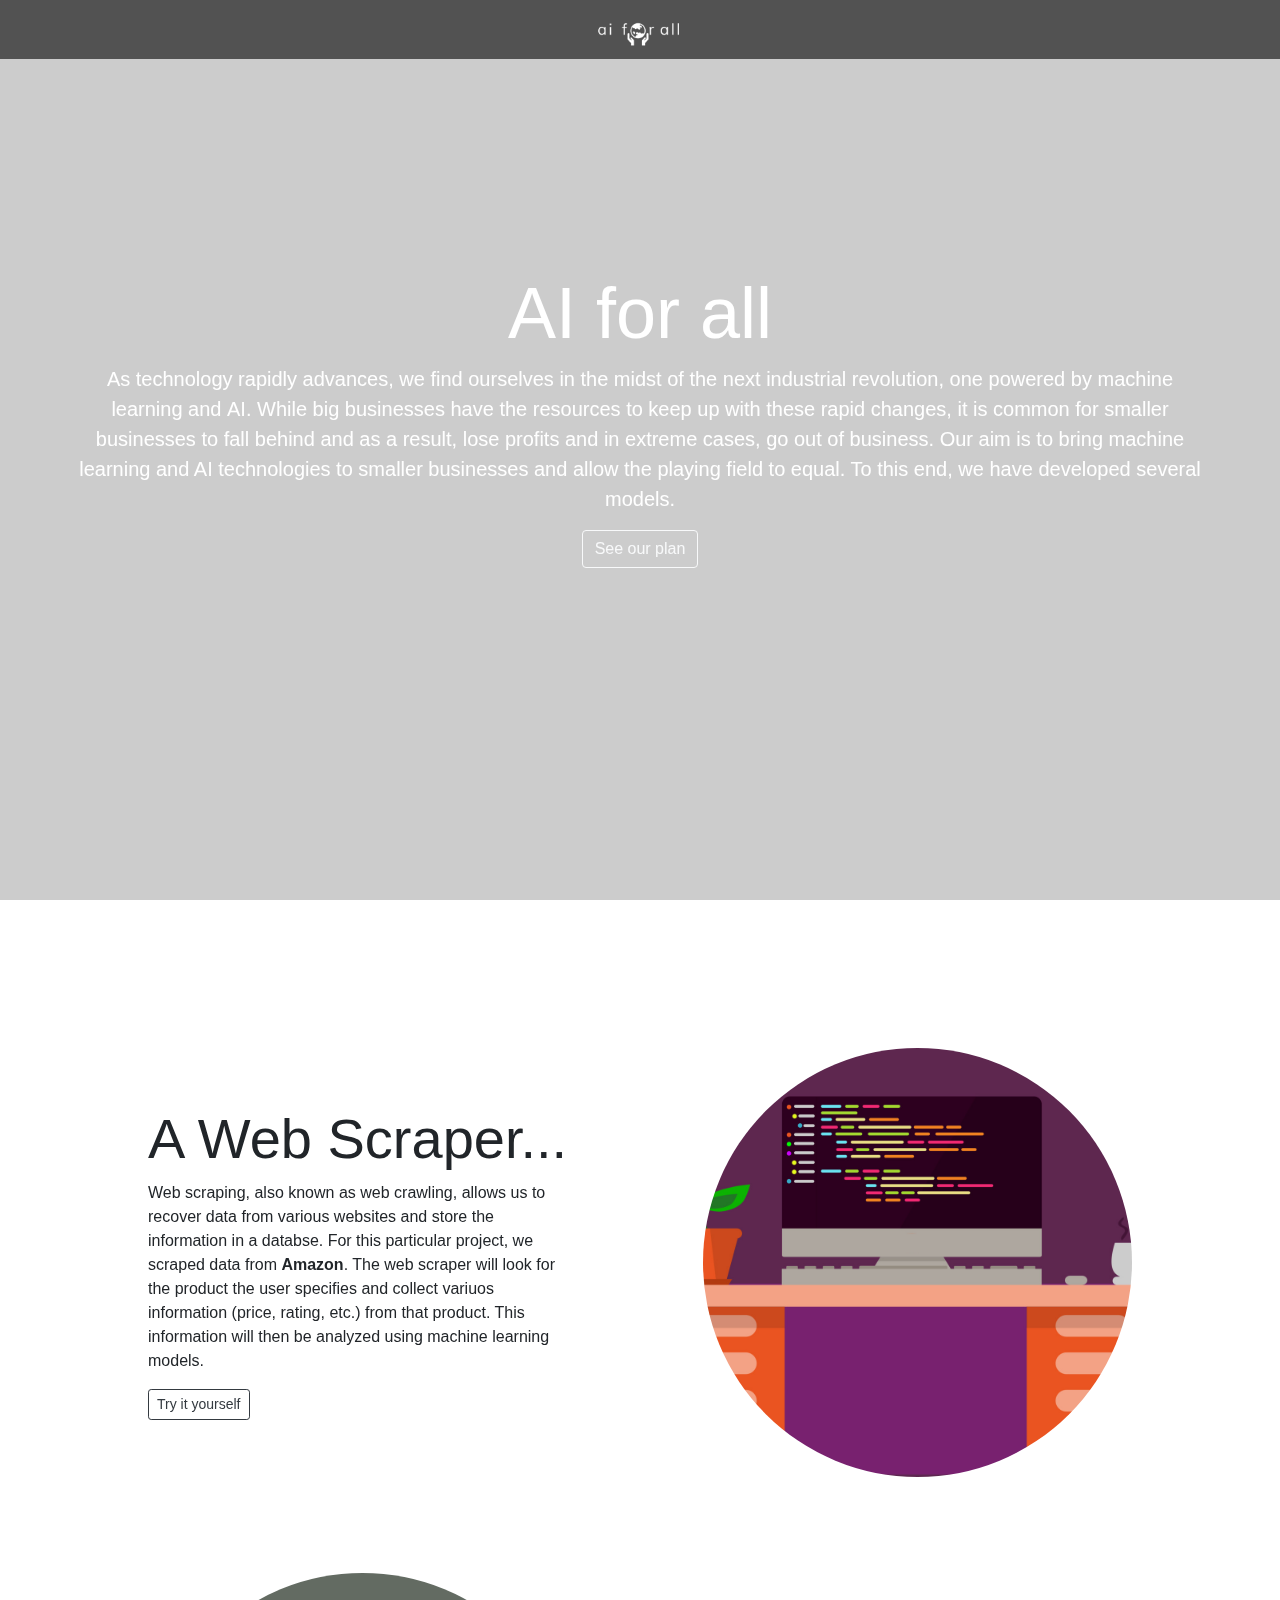
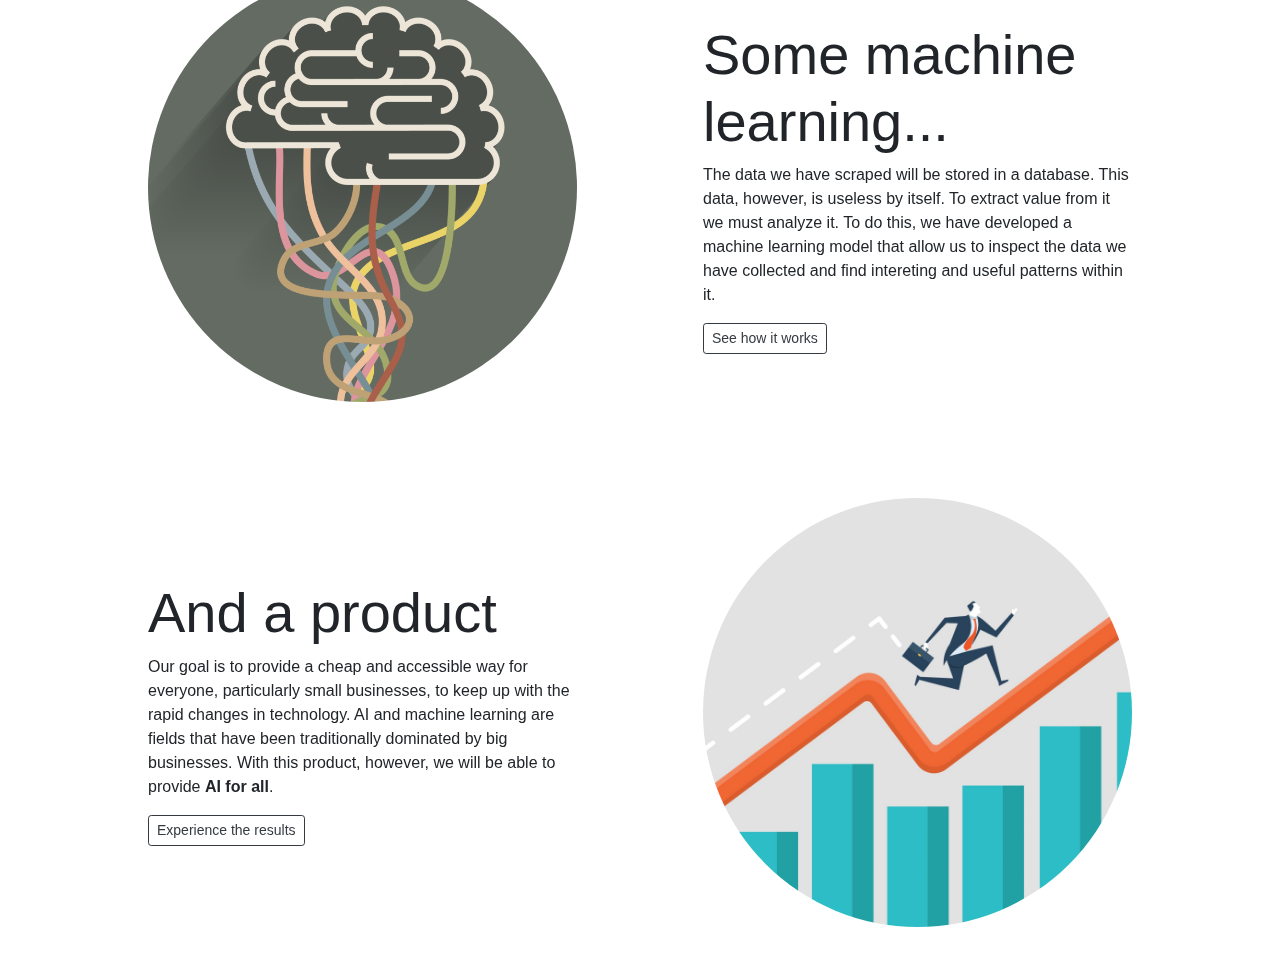
==== index.html @ 0d664a31 "Add files via upload" ====
<!DOCTYPE html>
<html lang="en">
	
<head>
	<meta charset="utf-8">
	<meta name="viewport" content="width=device-width, initial-scale=1">
	<title>AI for all</title>
	<link rel="stylesheet" href="bootstrap.min.css">
	<link rel="stylesheet" href="style.css">
	<link rel="stylesheet" href="css/fixed.css">
</head>

<body>

<nav class="navbar navbar-dark fixed-top">
	<a class="navbar-brand mx-auto" href="index.html"><img src="images/logo.png" alt=""></a>
</nav> 

<div class="video-background">
	<div class="video-wrap">
		<div id="video">
			<video id="bgvid" autoplay loop muted playsinline>
				<source src="stars.mp4" type="video/mp4">
			</video>
		</div>
	</div>
</div>

<div class="caption text-center">
	<h1 class="display-3">AI for all</h1>
	<p class="lead">As technology rapidly advances, we find ourselves in the midst of the next industrial revolution, one powered by 
		<b>machine learning</b> and <b>AI</b>. While big businesses have the resources to keep up with these rapid changes, 
		it is common for smaller businesses to fall behind and as a result, lose profits and in extreme cases, <b>go out of business</b>.
		Our aim is to bring machine learning and AI technologies to smaller businesses and allow the playing field to equal. To this end, 
		we have developed several models. 
		</p>
	<a class="btn btn-outline-light btn-md" href="#plan">
		See our plan
	</a>
</div>

<section>
    <div class="container" id="plan" style="padding-top: 100px;">
      <div class="row align-items-center">
        <div class="col-lg-6 order-lg-2">
          <div class="p-5">
            <img class="img-fluid rounded-circle" src="images/web_scraper.png" alt="">
          </div>
        </div>
        <div class="col-lg-6 order-lg-1">
          <div class="p-5">
            <h2 class="display-4" style="font-weight: 350;">A Web Scraper...</h2>
            <p>Web scraping, also known as web crawling, allows us to recover data
			 from various websites and store the information in a databse. For this particular project, 
			 we scraped data from <b>Amazon</b>. The web scraper will look for the product the user specifies 
			 and collect variuos information (price, rating, etc.) from that product. This information will 
			 then be analyzed using machine learning models. </p>
			<a class="btn btn-outline-dark btn-sm" href="pages/web_scraper.html">Try it yourself</a>
		</div>
        </div>
      </div>
    </div>
  </section>

  <section>
    <div class="container">
      <div class="row align-items-center">
        <div class="col-lg-6">
          <div class="p-5">
            <img class="img-fluid rounded-circle" src="images/machine_learning.png" alt="">
          </div>
        </div>
        <div class="col-lg-6">
          <div class="p-5">
            <h2 class="display-4" style="font-weight: 350;">Some machine learning...</h2>
            <p>The data we have scraped will be stored in a database. This data, however, is useless by itself. To extract 
				value from it we must analyze it. To do this, we have developed a machine learning model that allow us to 
				inspect the data we have collected and find intereting and useful patterns within it. 
			</p>
			<a class="btn btn-outline-dark btn-sm" href="pages/machine_learning.html"">See how it works</a>
		</div>
        </div>
      </div>
    </div>
  </section>

  <section>
    <div class="container">
      <div class="row align-items-center">
        <div class="col-lg-6 order-lg-2">
          <div class="p-5">
            <img class="img-fluid rounded-circle" src="images/a_product.png" alt="">
          </div>
        </div>
        <div class="col-lg-6 order-lg-1">
          <div class="p-5">
            <h2 class="display-4" style="font-weight: 350;">And a product</h2>
            <p>Our goal is to provide a cheap and accessible way for everyone, particularly small businesses, to keep up with
			   the rapid changes in technology. AI and machine learning are fields that have been traditionally dominated by big businesses.
			   With this product, however, we will be able to provide <b>AI for all</b>.
			</p>
			<a class="btn btn-outline-dark btn-sm" href="pages/product.html">Experience the results</a>
		</div>
        </div>
      </div>
    </div>
  </section>

<!--- Script Source Files -->
<script src="js/jquery-3.3.1.min.js"></script>
<script src="bootstrap-4.1.3-dist/js/bootstrap.min.js"></script>
<!--- End of Script Source Files -->

</body>
</html>
---- style.css ----
body {
  overflow-x: hidden;
}
.navbar {
  background: rgba(0, 0,0, .6);
}
.navbar-brand img {
  height: 2rem;
}

.video-background {
  position: relative;
  width: 100%;
  min-height: 100vh;
  background-color: rgba(0, 0,0, .2);
}

.caption {
  position: absolute;
  top: 30%;
  width: 100%;
  color: white;
}

.lead {
  padding-left: 75px;
  padding-right: 75px;
}


/*============= COURSE SECTION =============*/

.col-md-8 {
  margin: 2rem auto 8rem;
  padding-top: 2rem;
}
.col-md-8 h1 {
    font-size: 2.4rem;
  }
.btn-secondary {
  border-width: medium;
  border-radius: 0;
  padding: .6rem 1.2rem;
  font-size: 1.2rem;
  text-transform: uppercase;
  margin: 1rem;
  border-color: #1EBBA3;
  background-color: #1EBBA3;
  color: white;
}
.btn-secondary:hover,
.btn-secondary:focus {
  border-color: #189582;
  background-color: #189582;
  color: white;
}




/*============ BOOTSTRAP BREAK POINTS:

Extra small (xs) devices (portrait phones, less than 576px)
No media query since this is the default in Bootstrap

Small (sm) devices (landscape phones, 576px and up)
@media (min-width: 576px) { ... }

Medium (md) devices (tablets, 768px and up)
@media (min-width: 768px) { ... }

Large (lg) devices (desktops, 992px and up)
@media (min-width: 992px) { ... }

Extra (xl) large devices (large desktops, 1200px and up)
@media (min-width: 1200px) { ... }

=============*/
---- css/fixed.css ----
/*--- Bootstrap Mobile Gutter Fix --*/
.row, .container-fluid {
margin-left: 0px!important;
margin-right: 0px!important;
}

/*--- Fixed Video Background iOS/Mobile Style--*/
.video-wrap {
  clip: rect(0, auto, auto, 0);
  position: absolute;
  top: 0;
  left: 0;
  width: 100%;
  height: 100%;
}
#video {
  position: fixed;
  display: block;
  top: 0;
  left: 0;
  width: 100%;
  height: 100%;
  background-size: cover;
  background-position: center center;
  -webkit-transform: translateZ(0);
          transform: translateZ(0);
  will-change: transform;
  z-index: -1000;
}
video { 
  position: fixed;
  top: 50%;
  left: 50%;
  min-width: 100%;
  min-height: 100%;
  width: auto;
  height: auto;
  z-index: -100;
  transform: translateX(-50%) translateY(-50%);
  background: url('') no-repeat;
  background-size: cover;
  transition: 1s opacity;
}
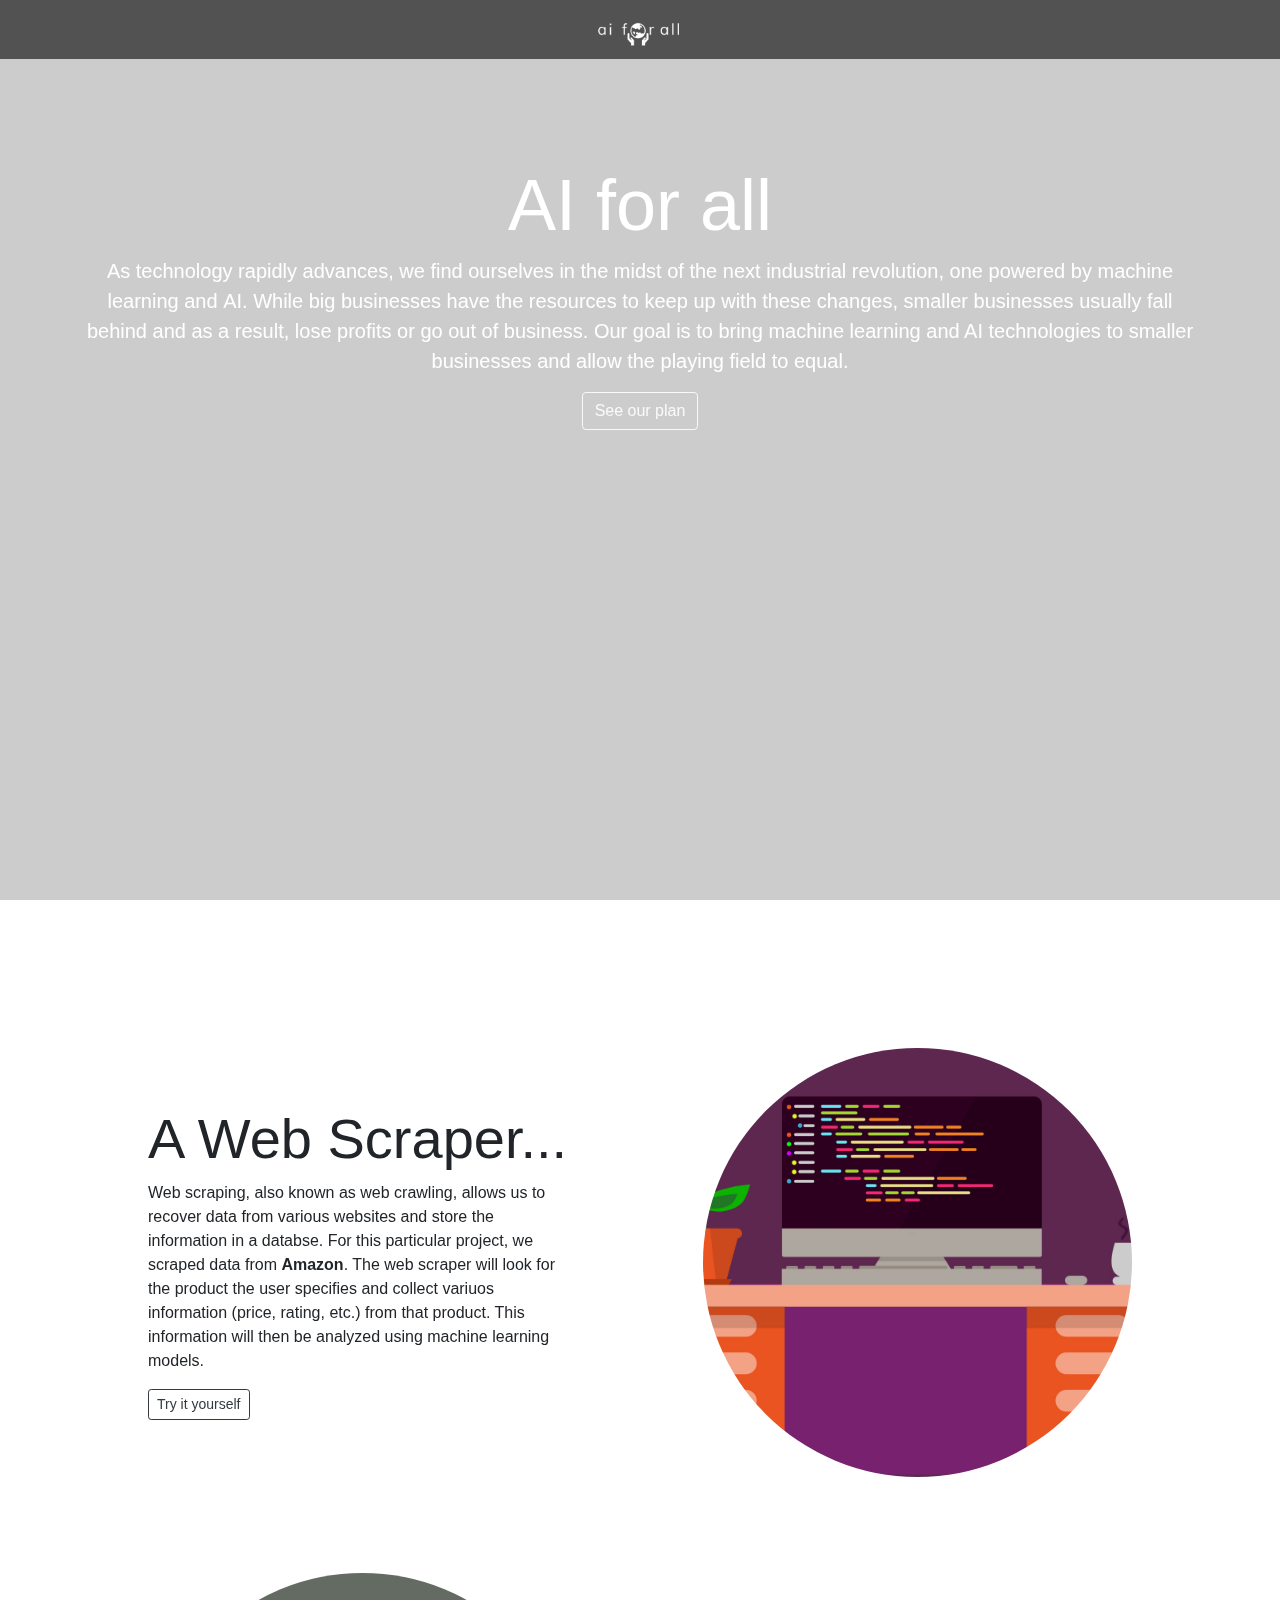
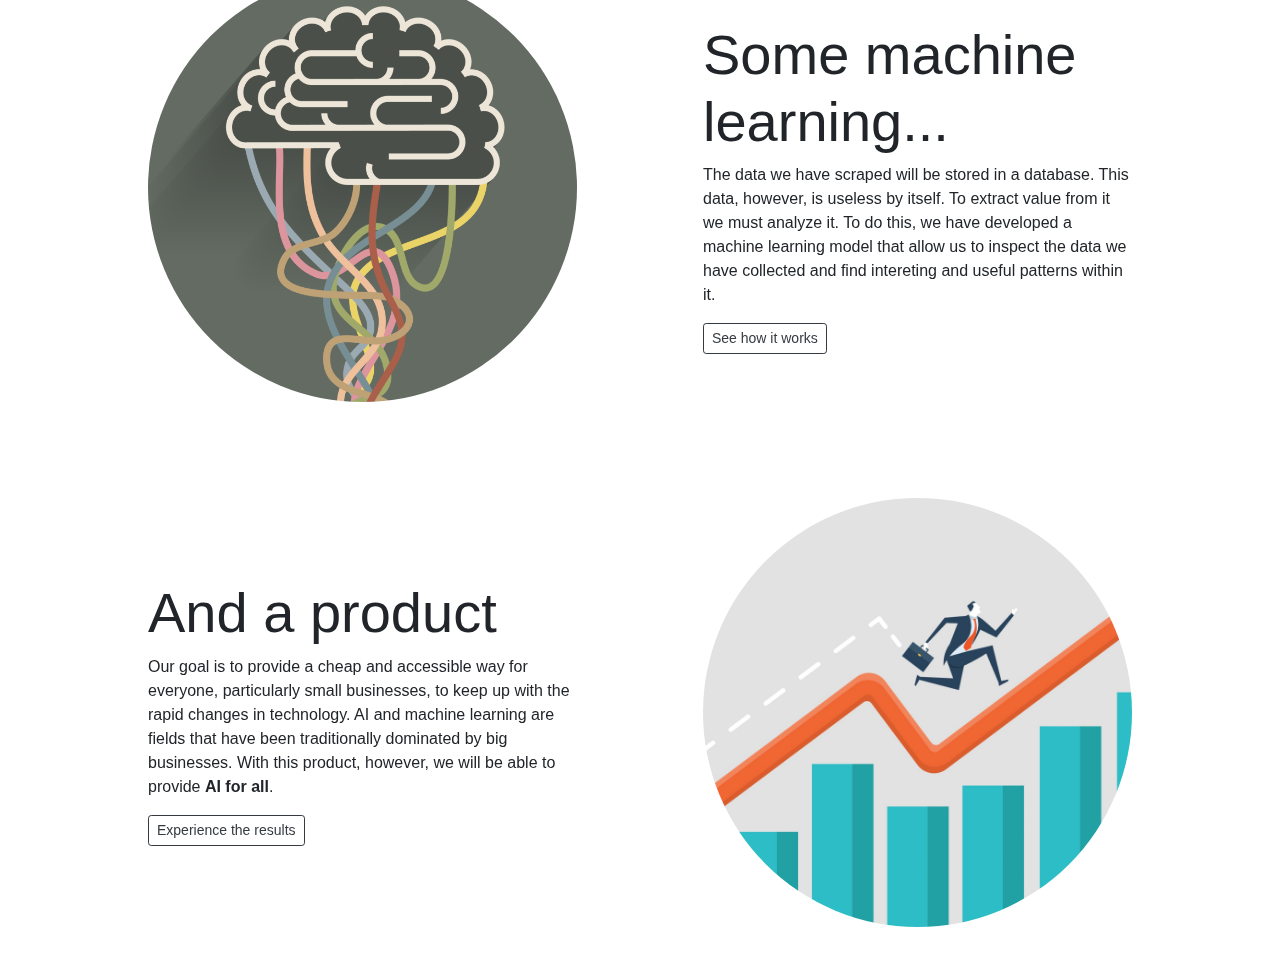
==== commit fc41c4de: "Update index.html" ====
--- a/index.html
+++ b/index.html
@@ -29,10 +29,9 @@
 <div class="caption text-center">
 	<h1 class="display-3">AI for all</h1>
 	<p class="lead">As technology rapidly advances, we find ourselves in the midst of the next industrial revolution, one powered by 
-		<b>machine learning</b> and <b>AI</b>. While big businesses have the resources to keep up with these rapid changes, 
-		it is common for smaller businesses to fall behind and as a result, lose profits and in extreme cases, <b>go out of business</b>.
-		Our aim is to bring machine learning and AI technologies to smaller businesses and allow the playing field to equal. To this end, 
-		we have developed several models. 
+		<b>machine learning</b> and <b>AI</b>. While big businesses have the resources to keep up with these changes, 
+		smaller businesses usually fall behind and as a result, lose profits or <b>go out of business</b>.
+		Our goal is to bring machine learning and AI technologies to smaller businesses and allow the playing field to equal. 
 		</p>
 	<a class="btn btn-outline-light btn-md" href="#plan">
 		See our plan
--- a/style.css
+++ b/style.css
@@ -17,7 +17,7 @@
 
 .caption {
   position: absolute;
-  top: 30%;
+  top: 18%;
   width: 100%;
   color: white;
 }
@@ -75,4 +75,4 @@
 Extra (xl) large devices (large desktops, 1200px and up)
 @media (min-width: 1200px) { ... }
 
-=============*/+=============*/
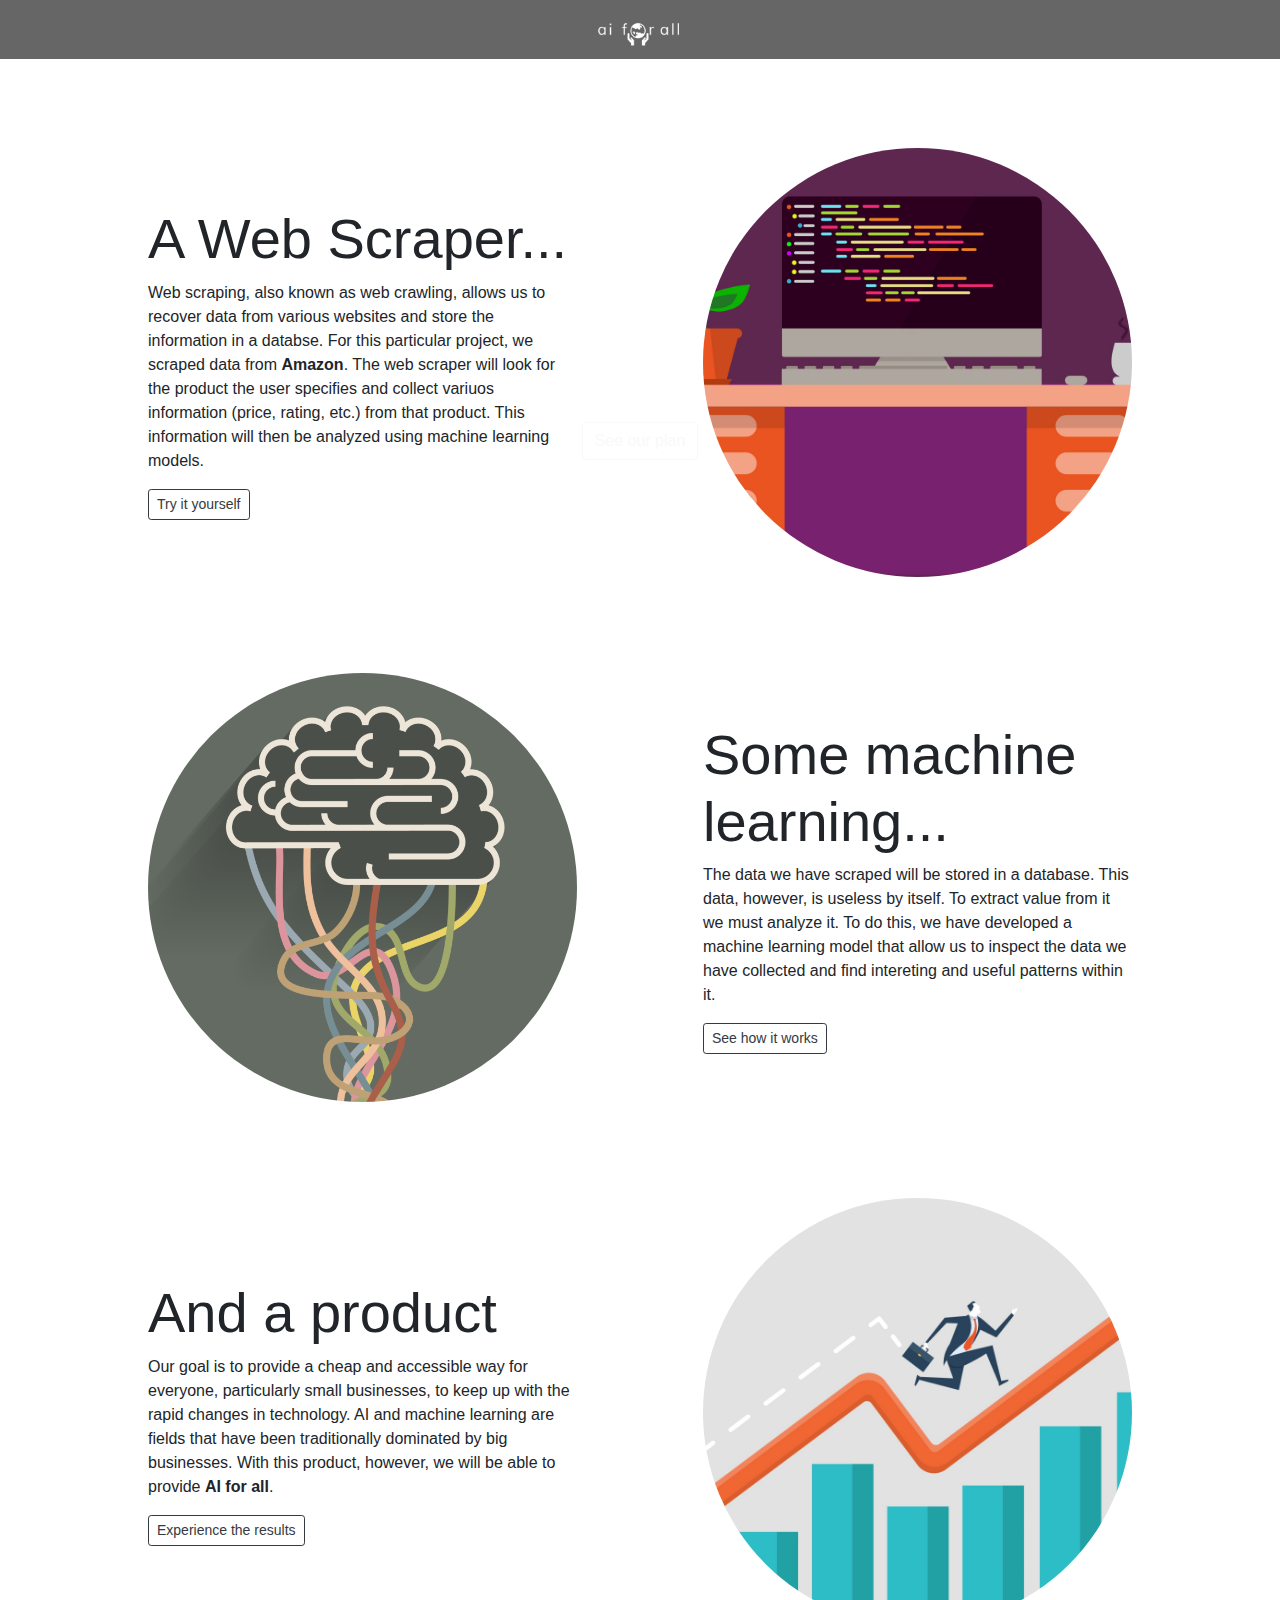
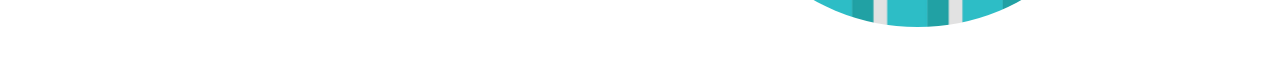
==== commit 4ce8a3bc: "Add files via upload" ====
--- a/index.html
+++ b/index.html
@@ -7,7 +7,7 @@
 	<title>AI for all</title>
 	<link rel="stylesheet" href="bootstrap.min.css">
 	<link rel="stylesheet" href="style.css">
-	<link rel="stylesheet" href="css/fixed.css">
+  <link rel="stylesheet" href="css/fixed.css">
 </head>
 
 <body>
@@ -16,6 +16,7 @@
 	<a class="navbar-brand mx-auto" href="index.html"><img src="images/logo.png" alt=""></a>
 </nav> 
 
+<!--- Old code v1.0
 <div class="video-background">
 	<div class="video-wrap">
 		<div id="video">
@@ -25,15 +26,23 @@
 		</div>
 	</div>
 </div>
+--->
 
-<div class="caption text-center">
-	<h1 class="display-3">AI for all</h1>
-	<p class="lead">As technology rapidly advances, we find ourselves in the midst of the next industrial revolution, one powered by 
+<div id="videoplayer">
+  <div class="video-wrap">
+		<div id="videos">
+		</div>
+	</div>
+</div>
+
+<div class="caption text-center" id="page-wrap">
+	<h1 class="display-3" id="header1">ai for all</h1>
+	<p class="lead" id="text1">As technology rapidly advances, we find ourselves in the midst of the next industrial revolution, one powered by 
 		<b>machine learning</b> and <b>AI</b>. While big businesses have the resources to keep up with these changes, 
 		smaller businesses usually fall behind and as a result, lose profits or <b>go out of business</b>.
 		Our goal is to bring machine learning and AI technologies to smaller businesses and allow the playing field to equal. 
 		</p>
-	<a class="btn btn-outline-light btn-md" href="#plan">
+	<a class="btn btn-outline-light btn-md" href="#plan" id="button1">
 		See our plan
 	</a>
 </div>
@@ -108,8 +117,9 @@
 <!--- Script Source Files -->
 <script src="js/jquery-3.3.1.min.js"></script>
 <script src="bootstrap-4.1.3-dist/js/bootstrap.min.js"></script>
+<script src="js/video_background.js"></script>
+<script src="js/smooth_scroll.js"></script>
 <!--- End of Script Source Files -->
-
 </body>
 </html>
 
--- a/style.css
+++ b/style.css
@@ -23,38 +23,48 @@
 }
 
 .lead {
-  padding-left: 75px;
-  padding-right: 75px;
+  padding-left: 15%;
+  padding-right: 15%;
 }
 
+@media (max-width: 768px) {
+  body {
+    overflow-x: hidden;
+  }
+  .navbar {
+    background: rgba(0, 0,0, .6);
+  }
+  .navbar-brand img {
+    height: 2rem;
+  }
+  
+  #header1 {
+    font-size: 3rem;
+  }
 
-/*============= COURSE SECTION =============*/
+  #text1 {
+    font-size: 1.1rem;
+  }
 
-.col-md-8 {
-  margin: 2rem auto 8rem;
-  padding-top: 2rem;
+  .video-background {
+    position: relative;
+    width: 100%;
+    min-height: 100vh;
+    background-color: rgba(0, 0,0, .2);
+  }
+  
+  .caption {
+    position: absolute;
+    top: 13%;
+    width: 100%;
+    color: white;
+  }
+  
+  .lead {
+    padding-left: 7%;
+    padding-right: 7%;
+  }
 }
-.col-md-8 h1 {
-    font-size: 2.4rem;
-  }
-.btn-secondary {
-  border-width: medium;
-  border-radius: 0;
-  padding: .6rem 1.2rem;
-  font-size: 1.2rem;
-  text-transform: uppercase;
-  margin: 1rem;
-  border-color: #1EBBA3;
-  background-color: #1EBBA3;
-  color: white;
-}
-.btn-secondary:hover,
-.btn-secondary:focus {
-  border-color: #189582;
-  background-color: #189582;
-  color: white;
-}
-
 
 
 
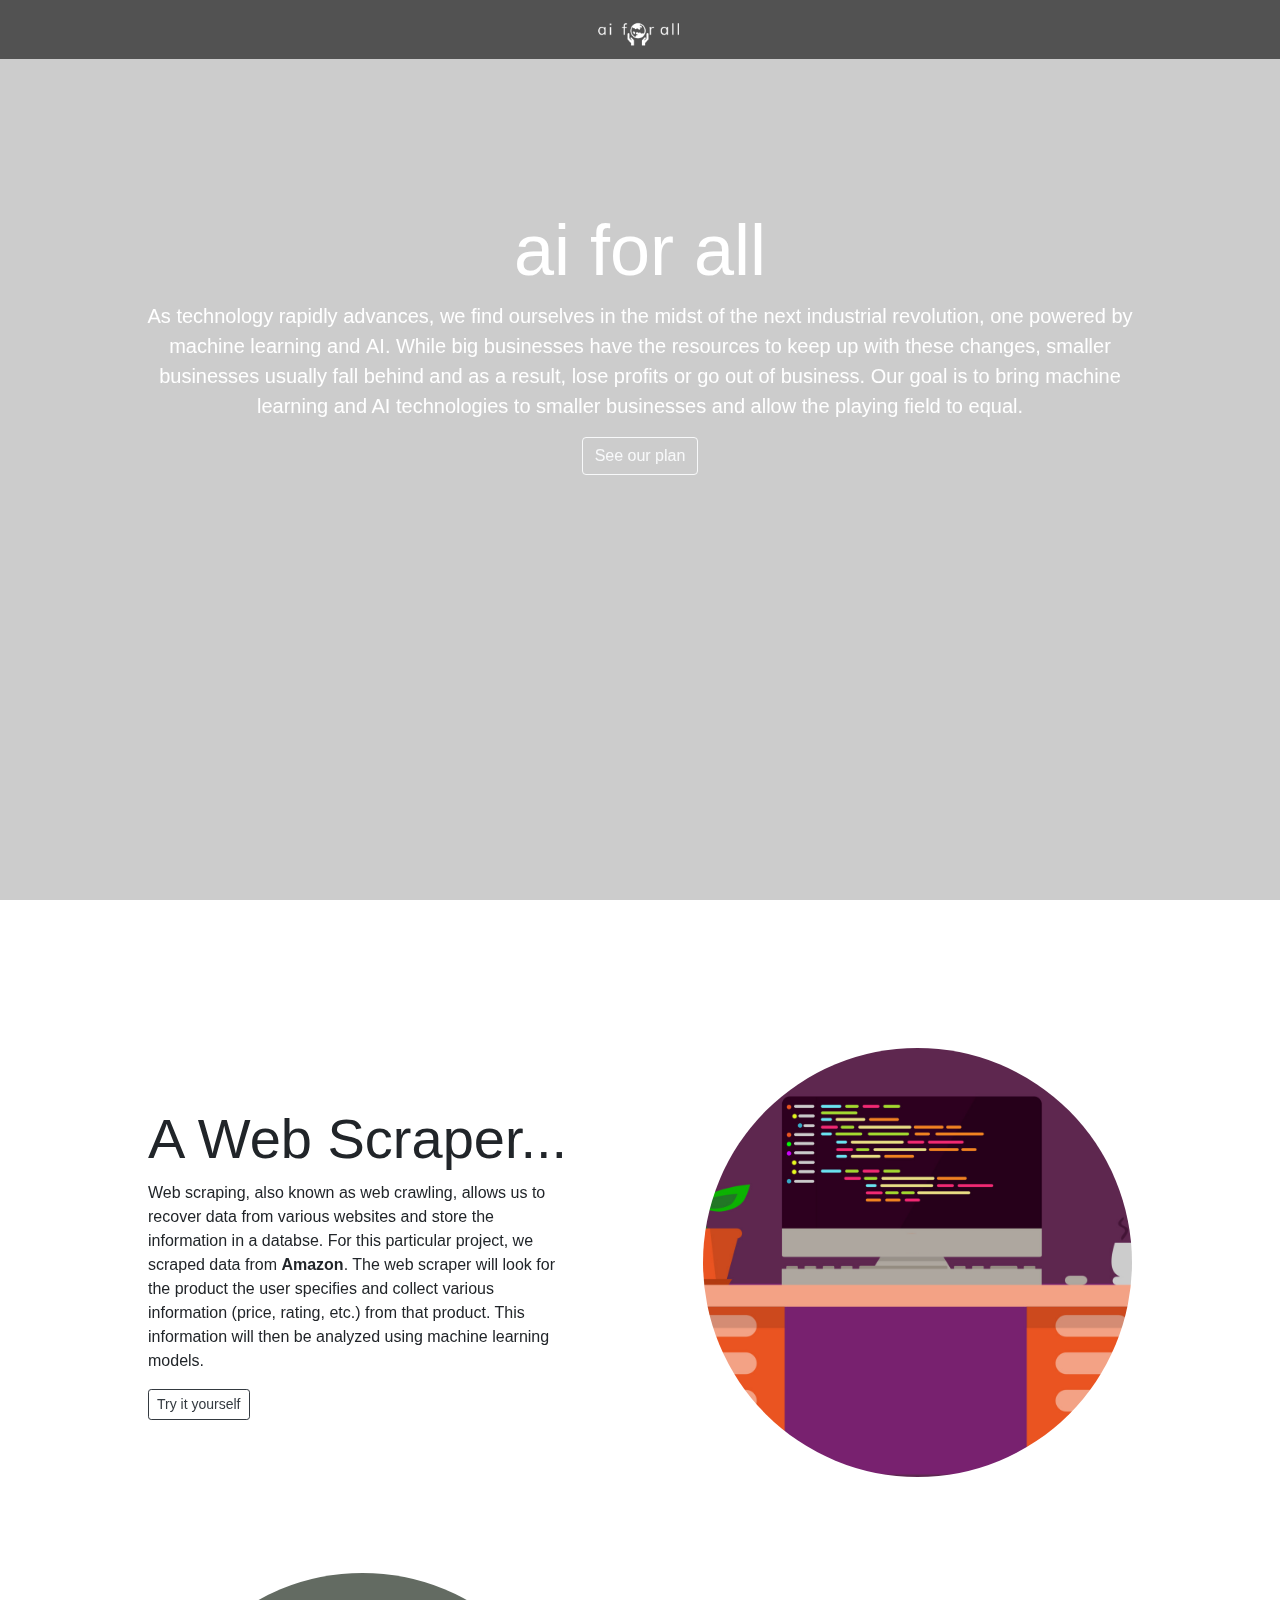
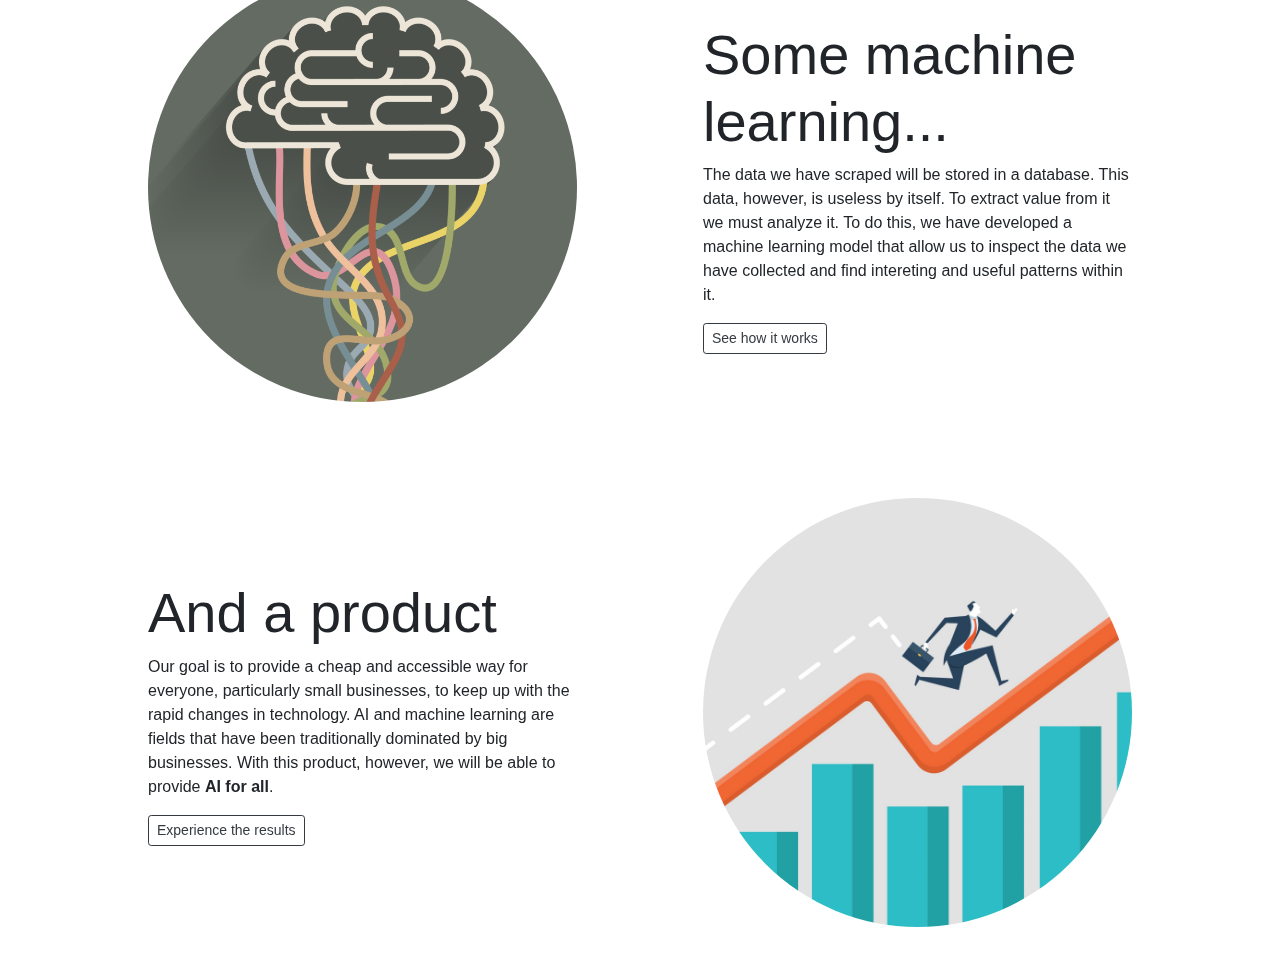
==== commit 82bf8bc7: "Update index.html" ====
--- a/index.html
+++ b/index.html
@@ -61,7 +61,7 @@
             <p>Web scraping, also known as web crawling, allows us to recover data
 			 from various websites and store the information in a databse. For this particular project, 
 			 we scraped data from <b>Amazon</b>. The web scraper will look for the product the user specifies 
-			 and collect variuos information (price, rating, etc.) from that product. This information will 
+			 and collect various information (price, rating, etc.) from that product. This information will 
 			 then be analyzed using machine learning models. </p>
 			<a class="btn btn-outline-dark btn-sm" href="pages/web_scraper.html">Try it yourself</a>
 		</div>
--- a/style.css
+++ b/style.css
@@ -8,7 +8,16 @@
   height: 2rem;
 }
 
+/* Old code v1.0
 .video-background {
+  position: relative;
+  width: 100%;
+  min-height: 100vh;
+  background-color: rgba(0, 0,0, .2);
+}
+*/
+
+#videoplayer {
   position: relative;
   width: 100%;
   min-height: 100vh;
@@ -17,14 +26,14 @@
 
 .caption {
   position: absolute;
-  top: 18%;
+  top: 23%;
   width: 100%;
   color: white;
 }
 
 .lead {
-  padding-left: 15%;
-  padding-right: 15%;
+  padding-left: 11%;
+  padding-right: 11%;
 }
 
 @media (max-width: 768px) {
@@ -61,8 +70,8 @@
   }
   
   .lead {
-    padding-left: 7%;
-    padding-right: 7%;
+    padding-left: 10%;
+    padding-right: 10%;
   }
 }
 
@@ -85,4 +94,4 @@
 Extra (xl) large devices (large desktops, 1200px and up)
 @media (min-width: 1200px) { ... }
 
-=============*/
+=============*/